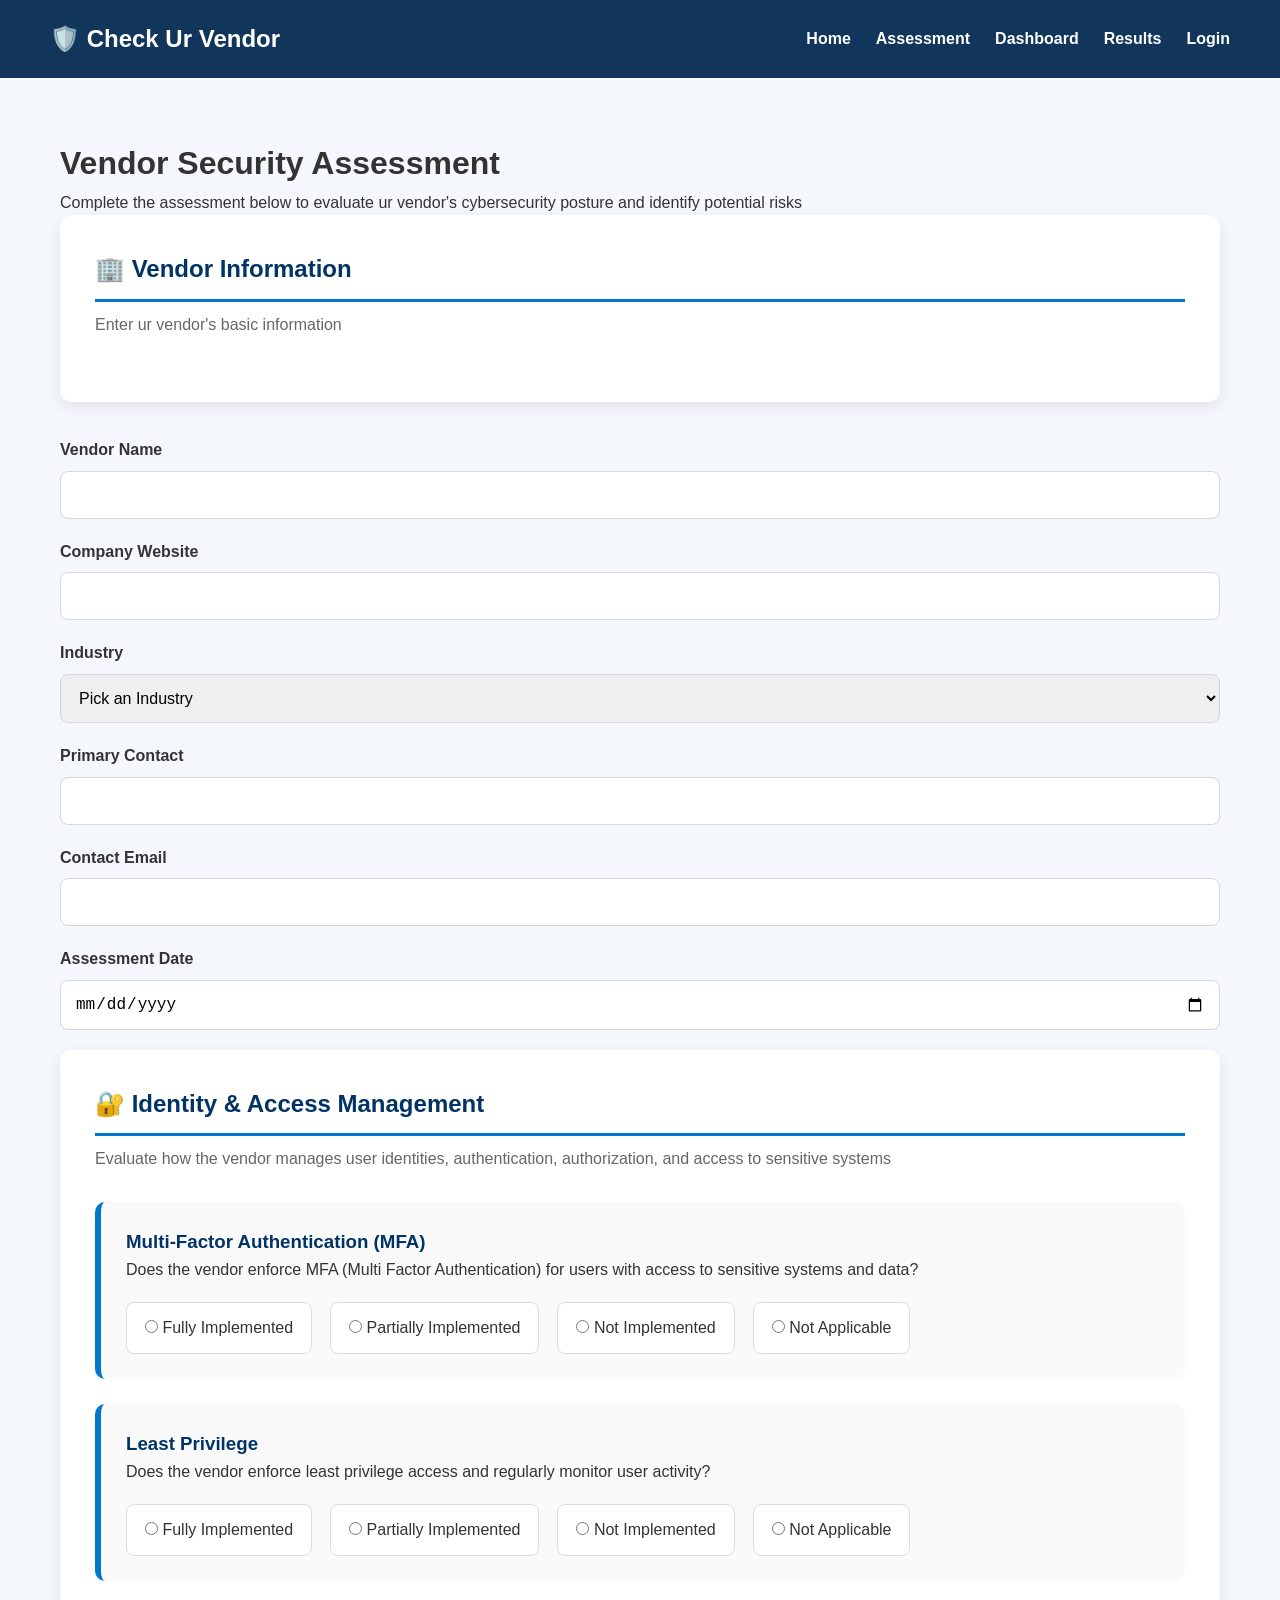
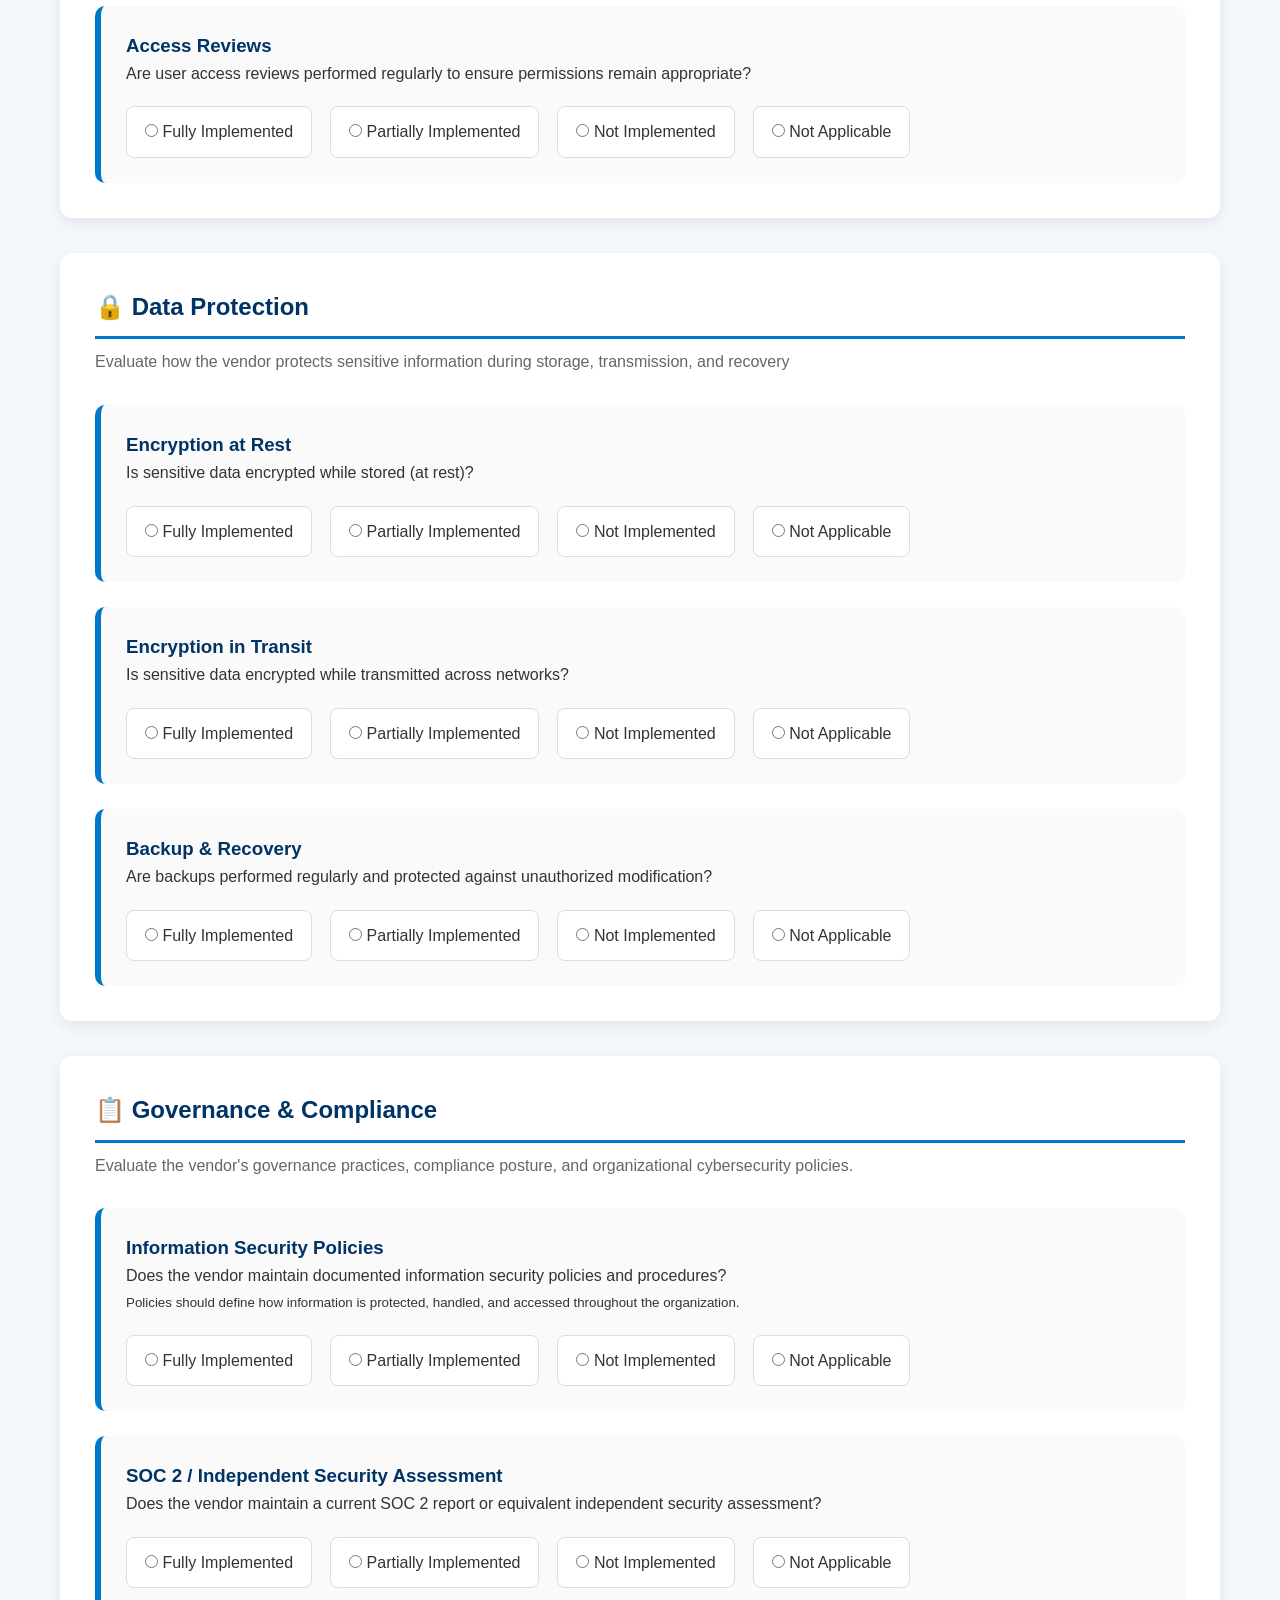
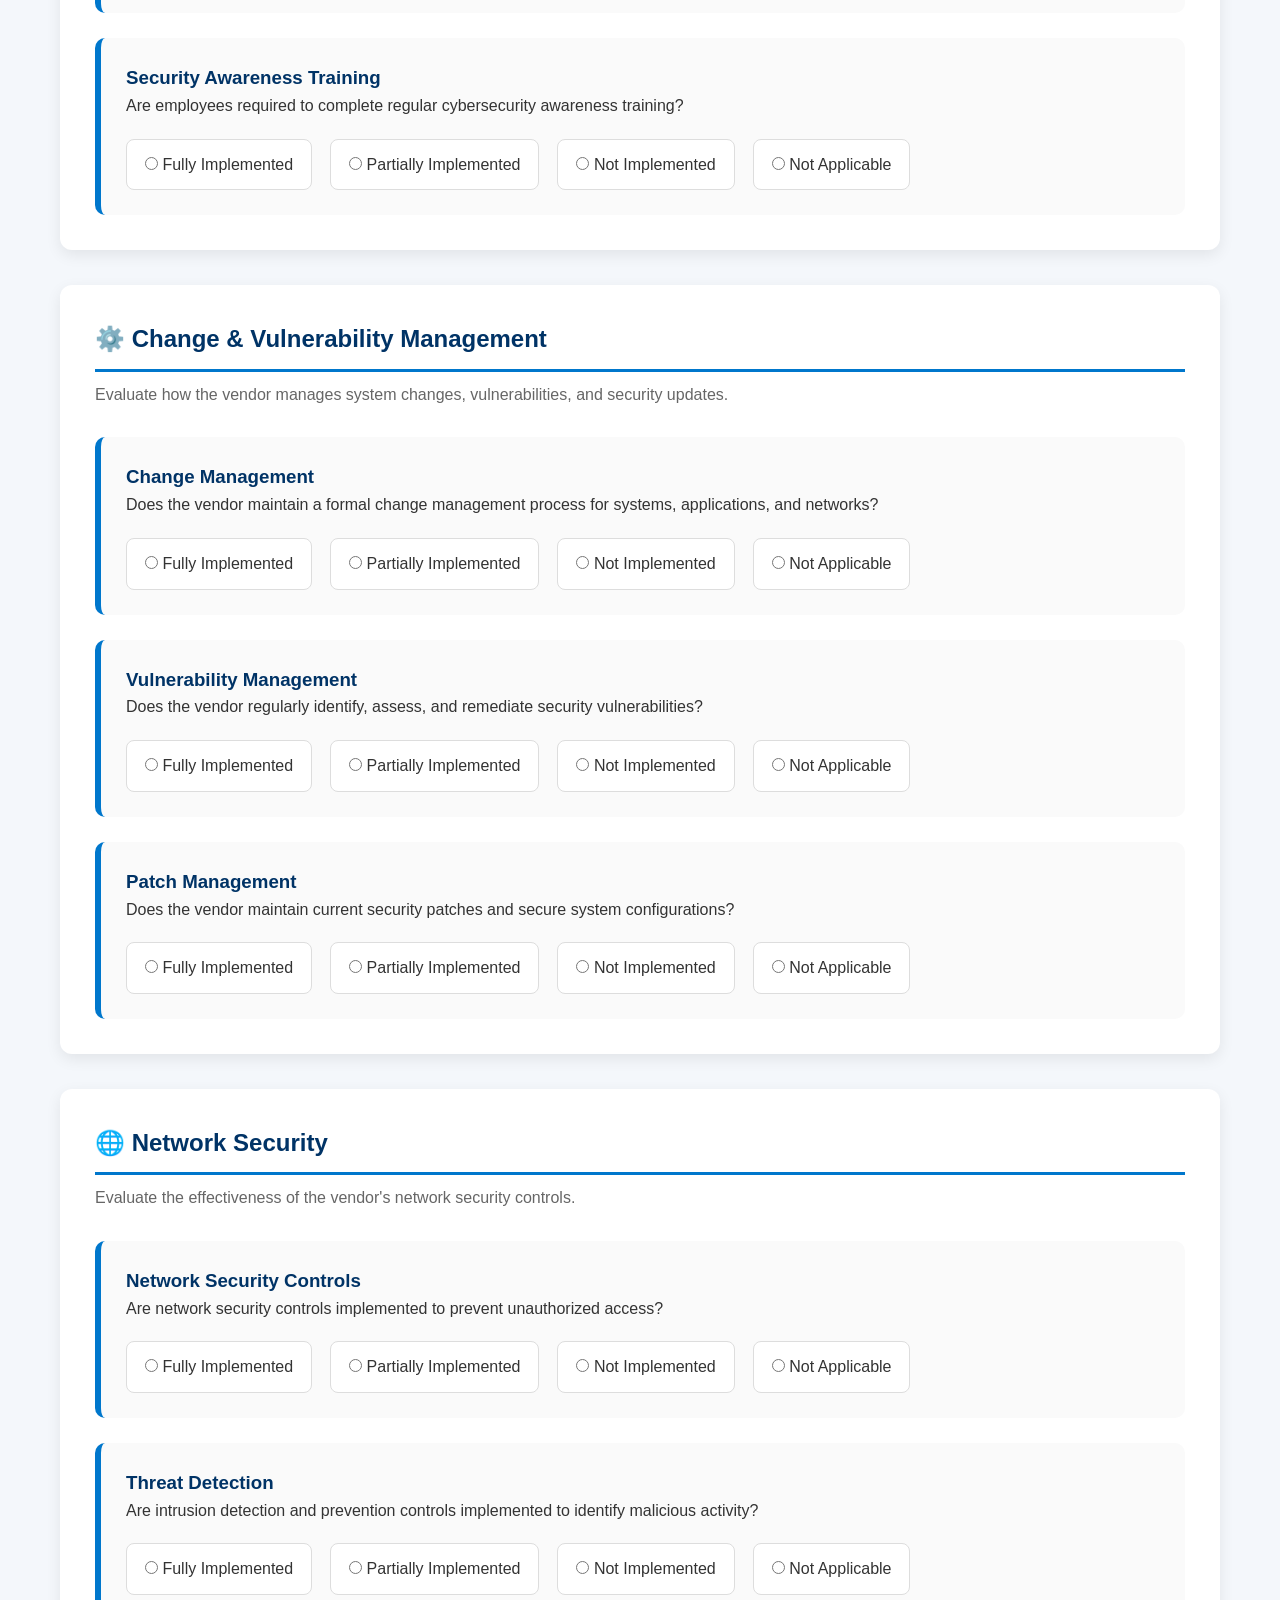
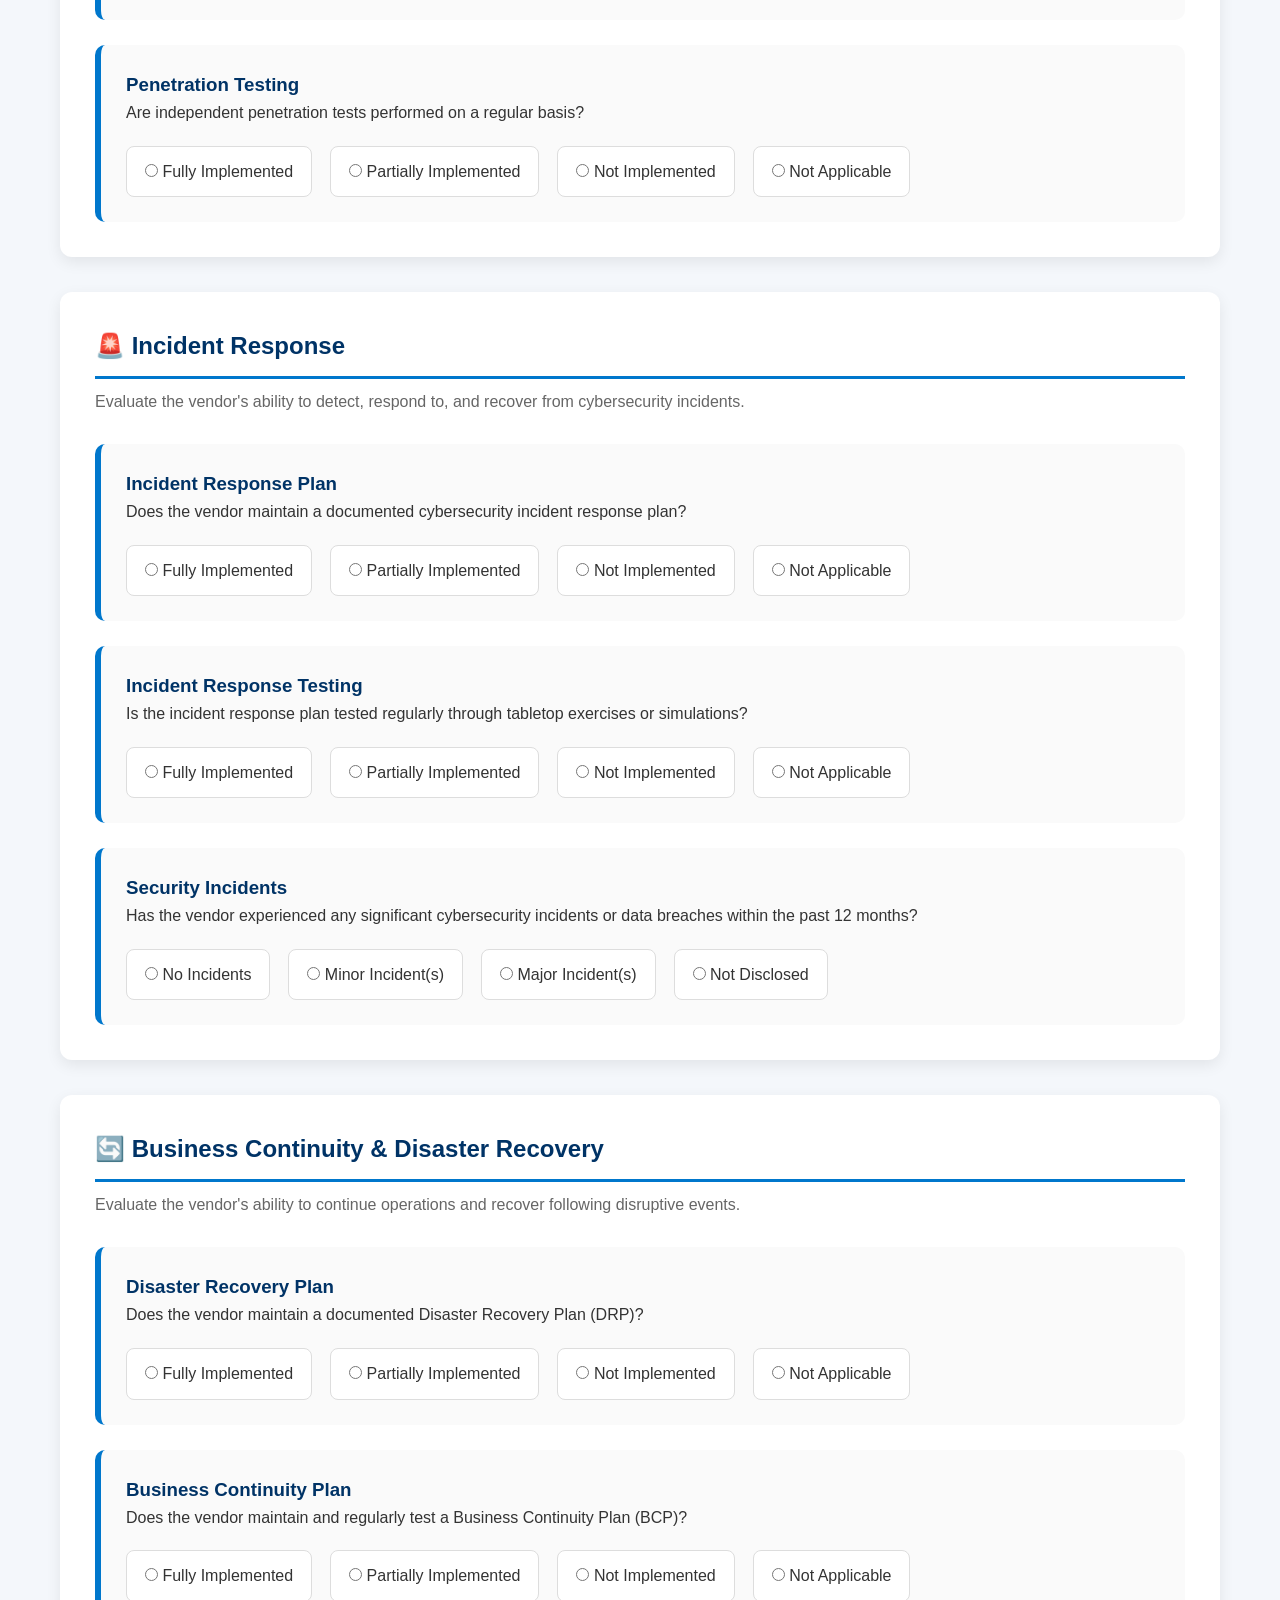
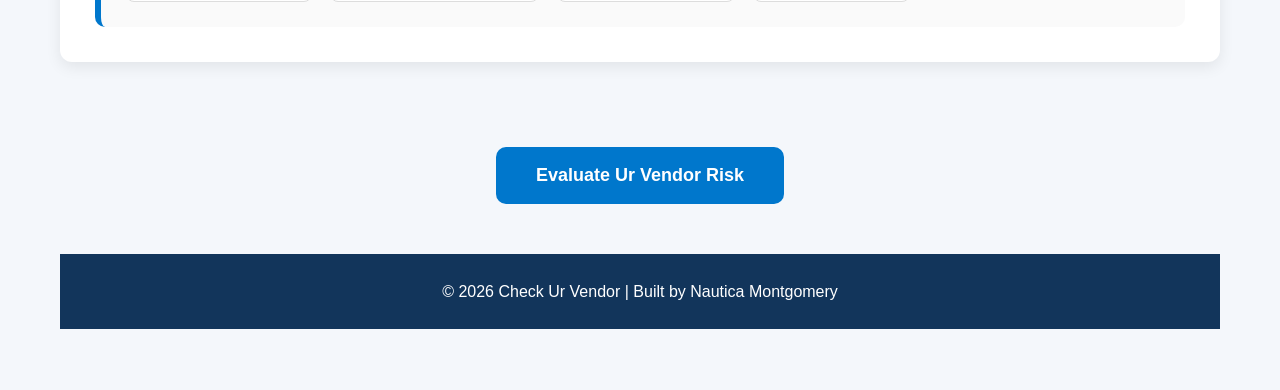
====  assessment.html @ 070a829c "Complete assessment page and enterprise CSS styling" ====
<!DOCTYPE html>
<html lang="en">
<head>
    <meta charset="UTF-8">
    <meta name="viewport" content="width=device-width, initial-scale=1.0">
    <title>Vendor Assessment | Check Ur Vendor</title>
    <link rel="stylesheet" href="css/style.css">
</head>
<body>
    <nav>
        <h2>🛡️ Check Ur Vendor</h2>
        <ul>
            <li><a href="index.html">Home</a></li>
            <li><a href="assessment.html">Assessment</a></li>
            <li><a href="dashboard.html">Dashboard</a></li>
            <li><a href="results.html">Results</a></li>
            <li><a href="login.html">Login</a></li>
        </ul>
    </nav>
    <main class="assessment-container">
        <form id="assessmentForm">
            <h1>Vendor Security Assessment</h1>
            <p>
                Complete the assessment below to evaluate ur vendor's
                cybersecurity posture and identify potential risks
            </p>
<section class="assessment-section">
    <h2>🏢 Vendor Information</h2>
    <p class="section-description">
        Enter ur vendor's basic information
         </form>
</section>
    </p>
    <div class="form-group">
        <label for="vendorName">Vendor Name</label>
        <input type="text" id="vendorName" name="vendorName" required>
    </div>
    <div class="form-group">
        <label for="website">Company Website</label>
        <input type="url" id="website" name="website">
    </div>
    <div class="form-group">
        <label for="industry">Industry</label>
        <select id="industry" name="industry" required>
            <option value="">Pick an Industry</option>
            <option>Healthcare</option>
            <option>Financial Services</option>
            <option>Technology</option>
            <option>Retail</option>
            <option>Government</option>
            <option>Education</option>
            <option>Manufacturing</option>
            <option>Energy</option>
            <option>Other</option>
        </select>
    </div>
    <div class="form-group">
        <label for="contactName">Primary Contact</label>
        <input type="text" id="contactName" name="contactName" required>
    </div>
    <div class="form-group">
        <label for="contactEmail">Contact Email</label>
        <input type="email" id="contactEmail" name="contactEmail" required>
    </div>
    <div class="form-group">
        <label for="assessmentDate">Assessment Date</label>
        <input type="date" id="assessmentDate" name="assessmentDate" required>
    </div>
</section>
<section class="assessment-section">
    <h2>🔐 Identity & Access Management</h2>
    <p class="section-description">
        Evaluate how the vendor manages user identities, authentication,
        authorization, and access to sensitive systems
    </p>
    <div class="question-card">
        <h3>Multi-Factor Authentication (MFA)</h3>
        <p>
            Does the vendor enforce MFA (Multi Factor Authentication)
            for users with access to sensitive systems and data?
        </p>
        <div class="maturity-scale">
            <label>
                <input type="radio" name="q1" value="10">
                Fully Implemented
            </label>
            <label>
                <input type="radio" name="q1" value="5">
                Partially Implemented
            </label>
            <label>
                <input type="radio" name="q1" value="0">
                Not Implemented
            </label>
            <label>
                <input type="radio" name="q1" value="na">
                Not Applicable
            </label>
        </div>
    </div>
    <div class="question-card">
        <h3>Least Privilege</h3>
        <p>
            Does the vendor enforce least privilege access and
            regularly monitor user activity?
        </p>
        <div class="maturity-scale">
            <label><input type="radio" name="q2" value="10"> Fully Implemented</label>
            <label><input type="radio" name="q2" value="5"> Partially Implemented</label>
            <label><input type="radio" name="q2" value="0"> Not Implemented</label>
            <label><input type="radio" name="q2" value="na"> Not Applicable</label>
        </div>
    </div>
    <div class="question-card">
        <h3>Access Reviews</h3>
        <p>
            Are user access reviews performed regularly to ensure
            permissions remain appropriate?
        </p>
        <div class="maturity-scale">
            <label><input type="radio" name="q3" value="10"> Fully Implemented</label>
            <label><input type="radio" name="q3" value="5"> Partially Implemented</label>
            <label><input type="radio" name="q3" value="0"> Not Implemented</label>
            <label><input type="radio" name="q3" value="na"> Not Applicable</label>
        </div>
    </div>
</section>
<section class="assessment-section">
    <h2>🔒 Data Protection</h2>
    <p class="section-description">
        Evaluate how the vendor protects sensitive information
        during storage, transmission, and recovery
    </p>
    <div class="question-card">
        <h3>Encryption at Rest</h3>
        <p>
            Is sensitive data encrypted while stored (at rest)?
        </p>
        <div class="maturity-scale">
            <label><input type="radio" name="q4" value="10"> Fully Implemented</label>
            <label><input type="radio" name="q4" value="5"> Partially Implemented</label>
            <label><input type="radio" name="q4" value="0"> Not Implemented</label>
            <label><input type="radio" name="q4" value="na"> Not Applicable</label>
        </div>
    </div>
    <div class="question-card">
        <h3>Encryption in Transit</h3>
        <p>
            Is sensitive data encrypted while transmitted
            across networks?
        </p>
        <div class="maturity-scale">
            <label><input type="radio" name="q5" value="10"> Fully Implemented</label>
            <label><input type="radio" name="q5" value="5"> Partially Implemented</label>
            <label><input type="radio" name="q5" value="0"> Not Implemented</label>
            <label><input type="radio" name="q5" value="na"> Not Applicable</label>
        </div>
    </div>
    <div class="question-card">
        <h3>Backup & Recovery</h3>
        <p>
            Are backups performed regularly and protected against
            unauthorized modification?
        </p>
        <div class="maturity-scale">
            <label><input type="radio" name="q6" value="10"> Fully Implemented</label>
            <label><input type="radio" name="q6" value="5"> Partially Implemented</label>
            <label><input type="radio" name="q6" value="0"> Not Implemented</label>
            <label><input type="radio" name="q6" value="na"> Not Applicable</label>
        </div>
    </div>
    </section>
<section class="assessment-section">
    <h2>📋 Governance & Compliance</h2>
    <p class="section-description">
        Evaluate the vendor's governance practices, compliance posture,
        and organizational cybersecurity policies.
    </p>
    <div class="question-card">
        <h3>Information Security Policies</h3>
        <p>
            Does the vendor maintain documented information security
            policies and procedures?
        </p>
        <small>
            Policies should define how information is protected,
            handled, and accessed throughout the organization.
        </small>
        <div class="maturity-scale">
            <label><input type="radio" name="q7" value="10"> Fully Implemented</label>
            <label><input type="radio" name="q7" value="5"> Partially Implemented</label>
            <label><input type="radio" name="q7" value="0"> Not Implemented</label>
            <label><input type="radio" name="q7" value="na"> Not Applicable</label>
        </div>
    </div>
    <div class="question-card">
        <h3>SOC 2 / Independent Security Assessment</h3>
        <p>
            Does the vendor maintain a current SOC 2 report or equivalent
            independent security assessment?
        </p>
        <div class="maturity-scale">
            <label><input type="radio" name="q8" value="10"> Fully Implemented</label>
            <label><input type="radio" name="q8" value="5"> Partially Implemented</label>
            <label><input type="radio" name="q8" value="0"> Not Implemented</label>
            <label><input type="radio" name="q8" value="na"> Not Applicable</label>
        </div>
    </div>
    <div class="question-card">
        <h3>Security Awareness Training</h3>
        <p>
            Are employees required to complete regular cybersecurity
            awareness training?
        </p>
        <div class="maturity-scale">
            <label><input type="radio" name="q9" value="10"> Fully Implemented</label>
            <label><input type="radio" name="q9" value="5"> Partially Implemented</label>
            <label><input type="radio" name="q9" value="0"> Not Implemented</label>
            <label><input type="radio" name="q9" value="na"> Not Applicable</label>
        </div>
    </div>
</section>
<section class="assessment-section">
    <h2>⚙️ Change & Vulnerability Management</h2>
    <p class="section-description">
        Evaluate how the vendor manages system changes,
        vulnerabilities, and security updates.
    </p>
    <div class="question-card">
        <h3>Change Management</h3>
        <p>
            Does the vendor maintain a formal change management process
            for systems, applications, and networks?
        </p>
        <div class="maturity-scale">
            <label><input type="radio" name="q10" value="10"> Fully Implemented</label>
            <label><input type="radio" name="q10" value="5"> Partially Implemented</label>
            <label><input type="radio" name="q10" value="0"> Not Implemented</label>
            <label><input type="radio" name="q10" value="na"> Not Applicable</label>
        </div>
    </div>
    <div class="question-card">
        <h3>Vulnerability Management</h3>
        <p>
            Does the vendor regularly identify, assess, and remediate
            security vulnerabilities?
        </p>
        <div class="maturity-scale">
            <label><input type="radio" name="q11" value="10"> Fully Implemented</label>
            <label><input type="radio" name="q11" value="5"> Partially Implemented</label>
            <label><input type="radio" name="q11" value="0"> Not Implemented</label>
            <label><input type="radio" name="q11" value="na"> Not Applicable</label>
        </div>
    </div>
    <div class="question-card">
        <h3>Patch Management</h3>
        <p>
            Does the vendor maintain current security patches
            and secure system configurations?
        </p>
        <div class="maturity-scale">
            <label><input type="radio" name="q12" value="10"> Fully Implemented</label>
            <label><input type="radio" name="q12" value="5"> Partially Implemented</label>
            <label><input type="radio" name="q12" value="0"> Not Implemented</label>
            <label><input type="radio" name="q12" value="na"> Not Applicable</label>
        </div>
    </div>
</section>
<section class="assessment-section">
    <h2>🌐 Network Security</h2>
    <p class="section-description">
        Evaluate the effectiveness of the vendor's network
        security controls.
    </p>
    <div class="question-card">
        <h3>Network Security Controls</h3>
        <p>
            Are network security controls implemented to prevent
            unauthorized access?
        </p>
        <div class="maturity-scale">
            <label><input type="radio" name="q13" value="10"> Fully Implemented</label>
            <label><input type="radio" name="q13" value="5"> Partially Implemented</label>
            <label><input type="radio" name="q13" value="0"> Not Implemented</label>
            <label><input type="radio" name="q13" value="na"> Not Applicable</label>
        </div>
    </div>
    <div class="question-card">
        <h3>Threat Detection</h3>
        <p>
            Are intrusion detection and prevention controls
            implemented to identify malicious activity?
        </p>
        <div class="maturity-scale">
            <label><input type="radio" name="q14" value="10"> Fully Implemented</label>
            <label><input type="radio" name="q14" value="5"> Partially Implemented</label>
            <label><input type="radio" name="q14" value="0"> Not Implemented</label>
            <label><input type="radio" name="q14" value="na"> Not Applicable</label>
        </div>
    </div>
    <div class="question-card">
        <h3>Penetration Testing</h3>
        <p>
            Are independent penetration tests performed
            on a regular basis?
        </p>
        <div class="maturity-scale">
            <label><input type="radio" name="q15" value="10"> Fully Implemented</label>
            <label><input type="radio" name="q15" value="5"> Partially Implemented</label>
            <label><input type="radio" name="q15" value="0"> Not Implemented</label>
            <label><input type="radio" name="q15" value="na"> Not Applicable</label>
        </div>
    </div>
</section>
<section class="assessment-section">
    <h2>🚨 Incident Response</h2>
    <p class="section-description">
        Evaluate the vendor's ability to detect,
        respond to, and recover from cybersecurity incidents.
    </p>
    <div class="question-card">
        <h3>Incident Response Plan</h3>
        <p>
            Does the vendor maintain a documented
            cybersecurity incident response plan?
        </p>
        <div class="maturity-scale">
            <label><input type="radio" name="q16" value="10"> Fully Implemented</label>
            <label><input type="radio" name="q16" value="5"> Partially Implemented</label>
            <label><input type="radio" name="q16" value="0"> Not Implemented</label>
            <label><input type="radio" name="q16" value="na"> Not Applicable</label>
        </div>
    </div>
    <div class="question-card">
        <h3>Incident Response Testing</h3>
        <p>
            Is the incident response plan tested regularly
            through tabletop exercises or simulations?
        </p>
        <div class="maturity-scale">
            <label><input type="radio" name="q17" value="10"> Fully Implemented</label>
            <label><input type="radio" name="q17" value="5"> Partially Implemented</label>
            <label><input type="radio" name="q17" value="0"> Not Implemented</label>
            <label><input type="radio" name="q17" value="na"> Not Applicable</label>
        </div>
    </div>
    <div class="question-card">
        <h3>Security Incidents</h3>
        <p>
            Has the vendor experienced any significant
            cybersecurity incidents or data breaches
            within the past 12 months?
        </p>
        <div class="maturity-scale">
            <label><input type="radio" name="q18" value="10"> No Incidents</label>
            <label><input type="radio" name="q18" value="5"> Minor Incident(s)</label>
            <label><input type="radio" name="q18" value="0"> Major Incident(s)</label>
            <label><input type="radio" name="q18" value="na"> Not Disclosed</label>
        </div>
    </div>
</section>
<section class="assessment-section">
    <h2>🔄 Business Continuity & Disaster Recovery</h2>
    <p class="section-description">
        Evaluate the vendor's ability to continue
        operations and recover following disruptive events.
    </p>
    <div class="question-card">
        <h3>Disaster Recovery Plan</h3>
        <p>
            Does the vendor maintain a documented
            Disaster Recovery Plan (DRP)?
        </p>
        <div class="maturity-scale">
            <label><input type="radio" name="q19" value="10"> Fully Implemented</label>
            <label><input type="radio" name="q19" value="5"> Partially Implemented</label>
            <label><input type="radio" name="q19" value="0"> Not Implemented</label>
            <label><input type="radio" name="q19" value="na"> Not Applicable</label>
        </div>
    </div>
    <div class="question-card">
        <h3>Business Continuity Plan</h3>
        <p>
            Does the vendor maintain and regularly test
            a Business Continuity Plan (BCP)?
        </p>
        <div class="maturity-scale">
            <label><input type="radio" name="q20" value="10"> Fully Implemented</label>
            <label><input type="radio" name="q20" value="5"> Partially Implemented</label>
            <label><input type="radio" name="q20" value="0"> Not Implemented</label>
            <label><input type="radio" name="q20" value="na"> Not Applicable</label>
        </div>
    </div>
</section>
<div class="submit-section">
    <button type="submit" class="button">
        Evaluate Ur Vendor Risk
    </button>
</div>
</form>
</section>
<footer>
        <p>© 2026 Check Ur Vendor | Built by Nautica Montgomery</p>
    </footer>
    <script src="js/app.js"></script>
</body>
</html>
</main>
---- css/style.css ----
*{
    margin:0;
    padding:0;
    box-sizing:border-box;
}
body{
    font-family:Arial, Helvetica, sans-serif;
    background:#f4f7fb;
    color:#333;
}
nav{
    background:#12355B;
    color:white;
    display:flex;
    justify-content:space-between;
    align-items:center;
    padding:20px 50px;
}
nav ul{
    display:flex;
    list-style:none;
    gap:25px;
}
nav a{
    color:white;
    text-decoration:none;
    font-weight:bold;
}
nav a:hover{
    color:#00C2A8;
}
.hero{
    text-align:center;
    padding:90px 20px;
}
.hero h1{
    font-size:48px;
    color:#12355B;
    margin-bottom:20px;
}
.hero p{
    font-size:20px;
    max-width:700px;
    margin:auto;
    line-height:1.6;
}
.button{
    display:inline-block;
    margin-top:35px;
    background:#00C2A8;
    color:white;
    padding:15px 35px;
    border-radius:8px;
    text-decoration:none;
    font-weight:bold;
}
.button:hover{
    background:#009B87;
}
.features{
    display:flex;
    justify-content:center;
    gap:30px;
    padding:60px;
    flex-wrap:wrap;
}
.card{
    width:300px;
    background:white;
    padding:25px;
    border-radius:12px;
    box-shadow:0 6px 15px rgba(0,0,0,.15);
    text-align:center;
}
.card h3{
    color:#12355B;
    margin-bottom:15px;
}
footer{
    background:#12355B;
    color:white;
    text-align:center;
    padding:25px;
    margin-top:50px;
}
body {
    margin: 0;
    font-family: Arial, Helvetica, sans-serif;
    background: #f4f7fb;
    color: #333;
    line-height: 1.6;
}
.assessment-container {
    max-width: 1200px;
    margin: 40px auto;
    padding: 20px;
}
.assessment-section {
    background: white;
    padding: 35px;
    margin-bottom: 35px;
    border-radius: 12px;
    box-shadow: 0 5px 15px rgba(0,0,0,.08);
}
.assessment-section h2{
    color:#003366;
    margin-bottom:10px;
    border-bottom:3px solid #0077cc;
    padding-bottom:10px;
}
.section-description{
    color:#666;
    margin-bottom:30px;
    font-size:16px;
}
.form-group{
    display:flex;
    flex-direction:column;
    margin-bottom:20px;
}
.form-group label{
    font-weight:bold;
    margin-bottom:8px;
}
.form-group input,
.form-group select{
    padding:14px;
    border:1px solid #d8d8d8;
    border-radius:8px;
    font-size:16px;
}
.form-group input:focus,
.form-group select:focus{
    border-color:#0077cc;
    outline:none;
    box-shadow:0 0 8px rgba(0,119,204,.25);
}
.question-card{
    background:#fafafa;
    border-left:6px solid #0077cc;
    padding:25px;
    margin-top:25px;
    border-radius:10px;
}
.question-card h3{
    margin-top:0;
    color:#003366;
}
.maturity-scale{
    display:flex;
    flex-wrap:wrap;
    gap:18px;
    margin-top:20px;
}
.maturity-scale label{
    background:white;
    border:1px solid #ddd;
    border-radius:8px;
    padding:12px 18px;
    cursor:pointer;
    transition:.3s;
}
.maturity-scale label:hover{
    background:#0077cc;
    color:white;
}
.submit-section{
    text-align:center;
    margin:50px 0;
}
.button{
    background:#0077cc;
    color:white;
    border:none;
    padding:18px 40px;
    border-radius:10px;
    font-size:18px;
    cursor:pointer;
    transition:.3s;
}
.button:hover{
    background:#005fa3;
    transform:translateY(-3px);
}
@media(max-width:768px){
.maturity-scale{
    flex-direction:column;
}
.assessment-section{
    padding:20px;
}
}
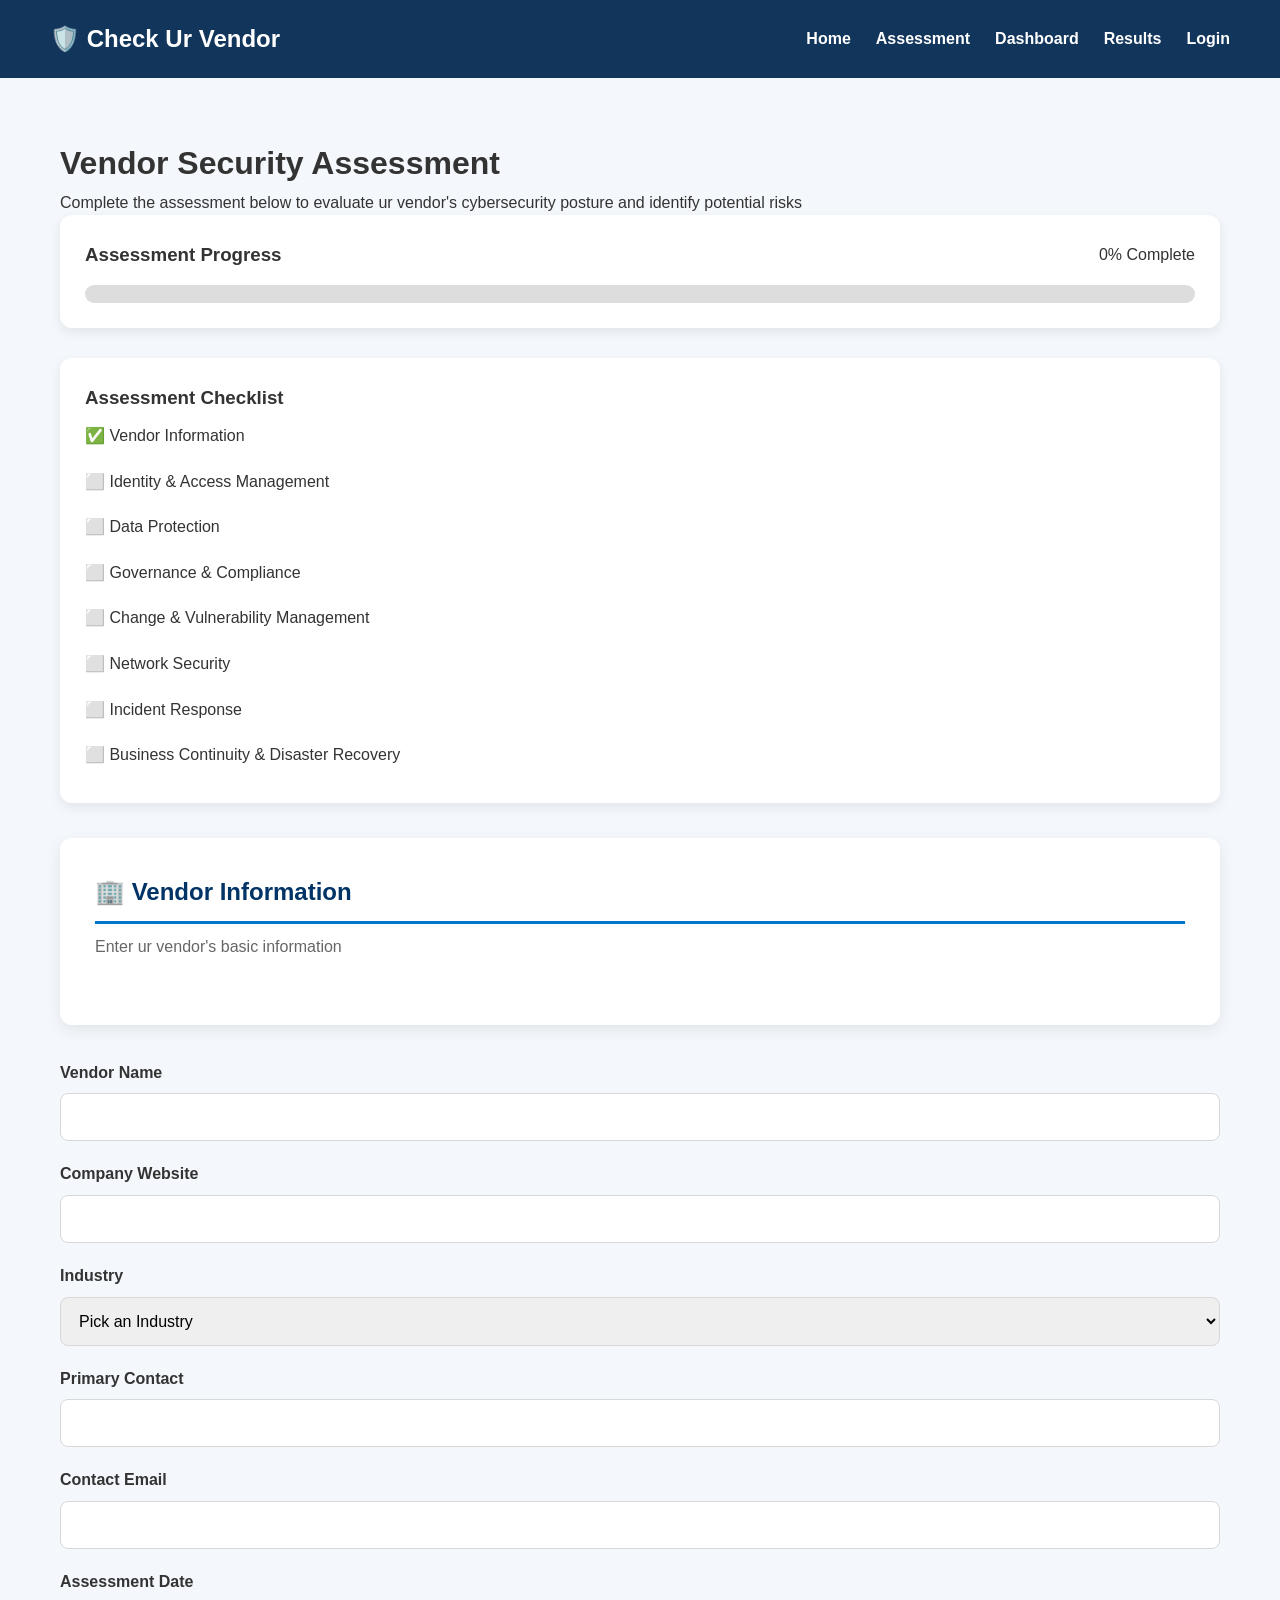
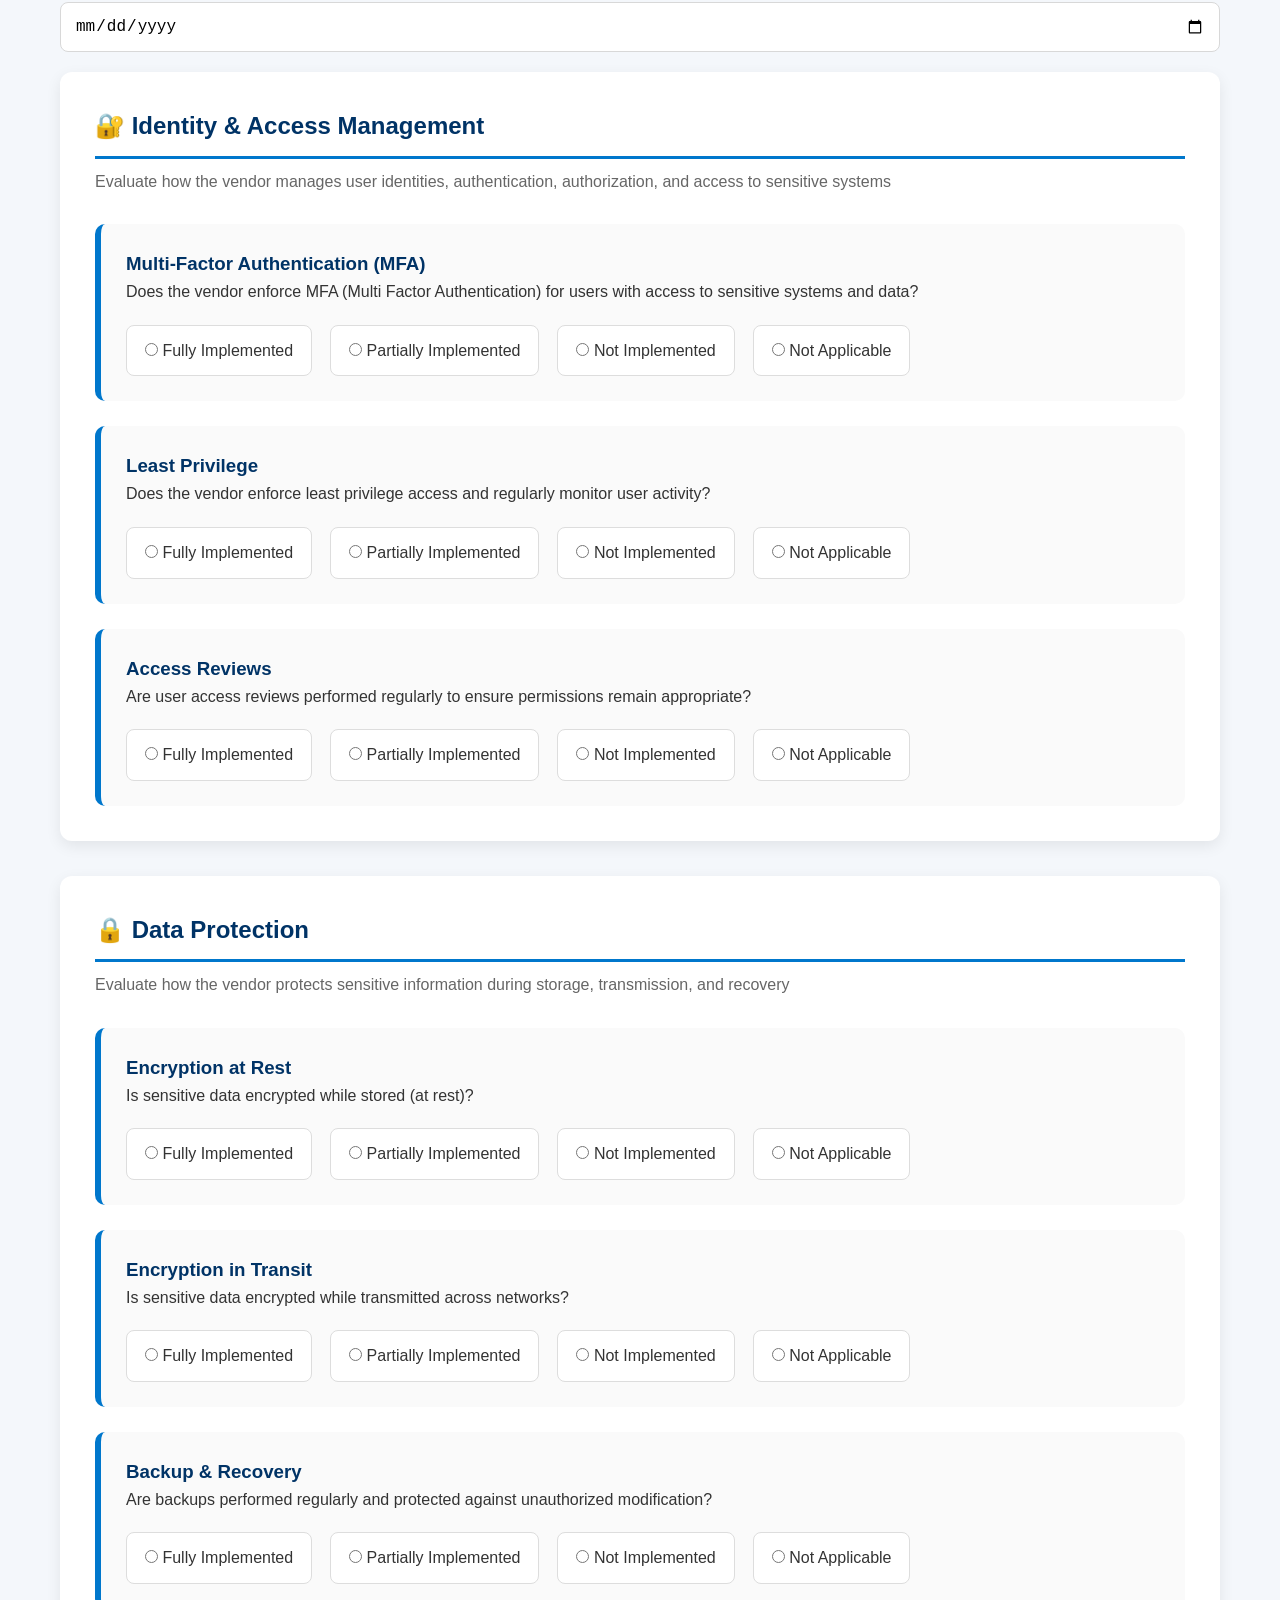
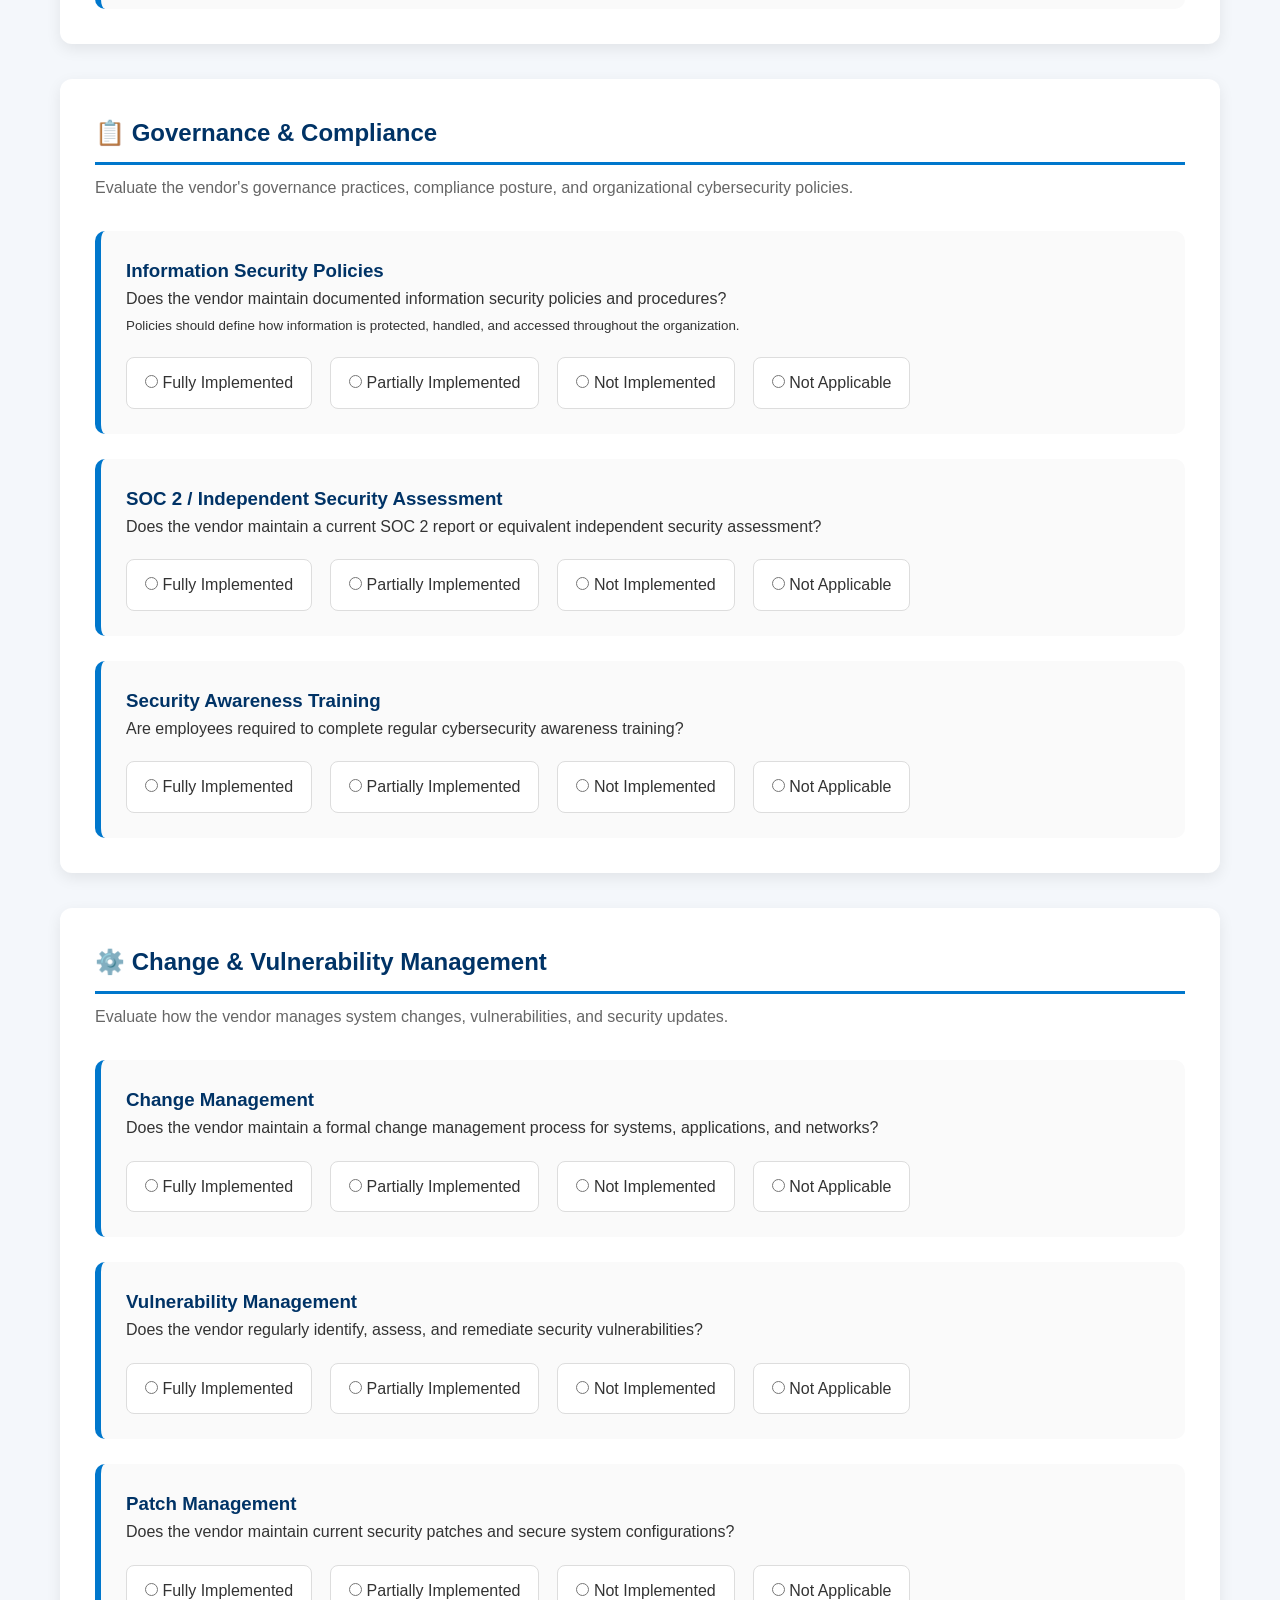
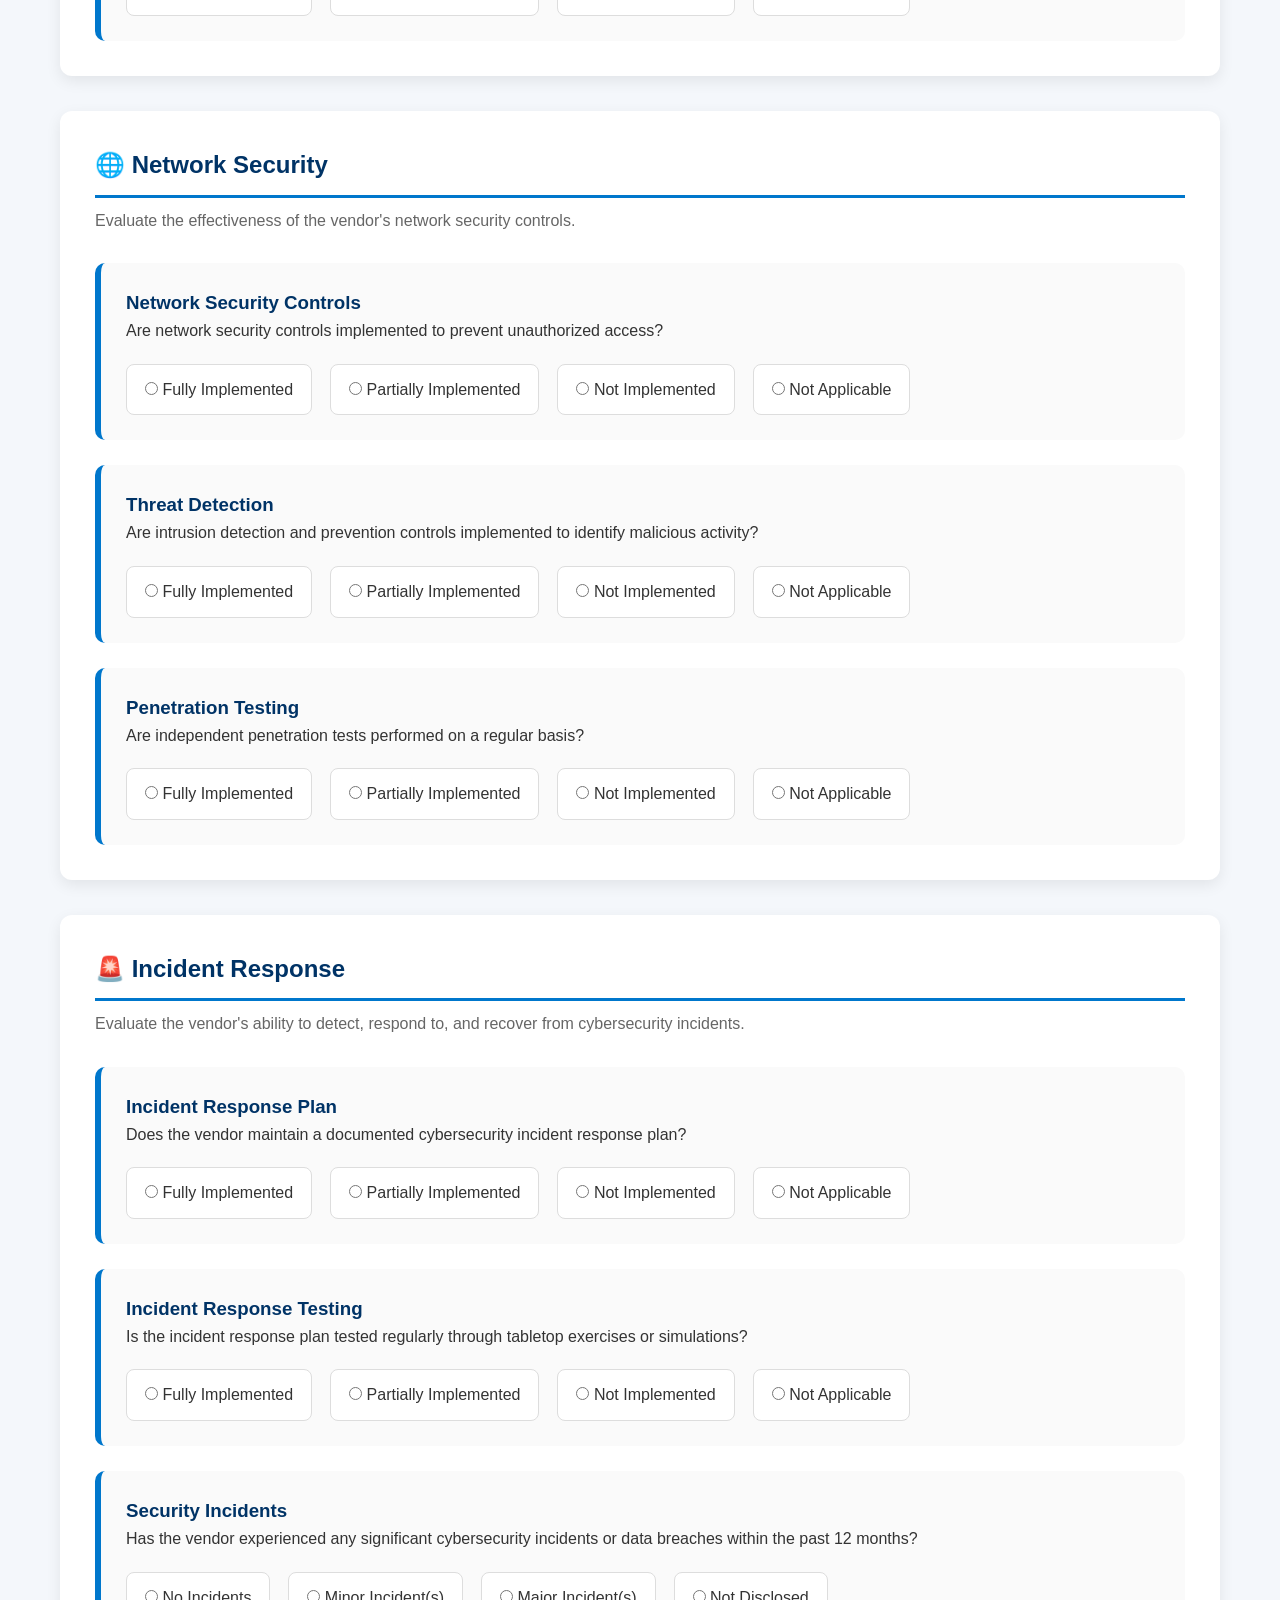
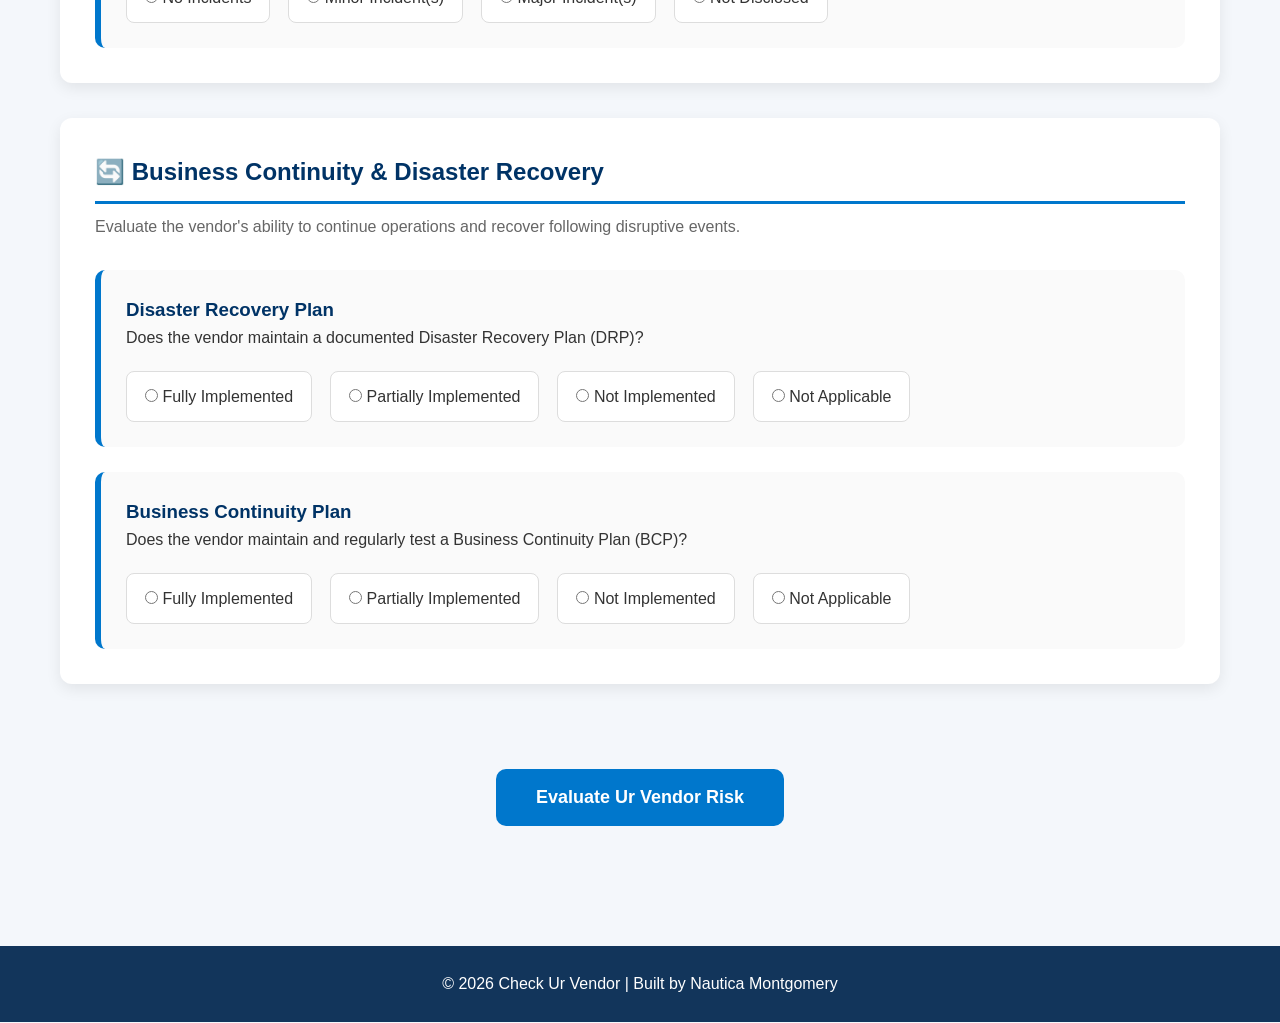
==== commit 89905c24: "added progression bar and check list to results page, added submit event listener to app.js to store" ====
--- a/ assessment.html
+++ b/ assessment.html
@@ -24,11 +24,32 @@
                 Complete the assessment below to evaluate ur vendor's
                 cybersecurity posture and identify potential risks
             </p>
+<div class="progress-container">
+    <div class="progress-header">
+        <h3>Assessment Progress</h3>
+        <span id="progressPercent">0% Complete</span>
+    </div>
+    <div class="progress-bar">
+        <div id="progressFill" class="progress-fill"></div>
+    </div>
+</div>
+<div class="checklist-container">
+    <h3>Assessment Checklist</h3>
+    <ul id="assessmentChecklist">
+        <li id="vendorStatus">⬜ Vendor Information</li>
+        <li id="iamStatus">⬜ Identity & Access Management</li>
+        <li id="dataStatus">⬜ Data Protection</li>
+        <li id="governanceStatus">⬜ Governance & Compliance</li>
+        <li id="changeStatus">⬜ Change & Vulnerability Management</li>
+        <li id="networkStatus">⬜ Network Security</li>
+        <li id="incidentStatus">⬜ Incident Response</li>
+        <li id="bcpStatus">⬜ Business Continuity & Disaster Recovery</li>
+    </ul>
+</div>
 <section class="assessment-section">
     <h2>🏢 Vendor Information</h2>
     <p class="section-description">
         Enter ur vendor's basic information
-         </form>
 </section>
     </p>
     <div class="form-group">
@@ -398,11 +419,11 @@
     </button>
 </div>
 </form>
-</section>
+</main>
 <footer>
-        <p>© 2026 Check Ur Vendor | Built by Nautica Montgomery</p>
-    </footer>
-    <script src="js/app.js"></script>
+    <p>© 2026 Check Ur Vendor | Built by Nautica Montgomery</p>
+</footer>
+<script src="js/riskEngine.js"></script>
+<script src="js/app.js"></script>
 </body>
-</html>
-</main>+</html>
--- a/css/style.css
+++ b/css/style.css
@@ -189,4 +189,50 @@
 .assessment-section{
     padding:20px;
 }
+}
+.progress-container{
+    background:white;
+    padding:25px;
+    border-radius:12px;
+    margin-bottom:30px;
+    box-shadow:0 4px 12px rgba(0,0,0,.08);
+}
+.progress-header{
+    display:flex;
+    justify-content:space-between;
+    align-items:center;
+    margin-bottom:15px;
+}
+.progress-bar{
+    background:#ddd;
+    height:18px;
+    border-radius:20px;
+    overflow:hidden;
+}
+.progress-fill{
+    width:0%;
+    height:100%;
+    background:#0077cc;
+    transition:width .5s ease;
+}
+.checklist-container{
+
+    background:white;
+
+    margin-bottom:35px;
+
+    padding:25px;
+
+    border-radius:12px;
+
+    box-shadow:0 4px 12px rgba(0,0,0,.08);
+
+}
+.checklist-container ul{
+    list-style:none;
+    padding:0;
+}
+.checklist-container li{
+    padding:10px 0;
+    font-size:16px;
 }
